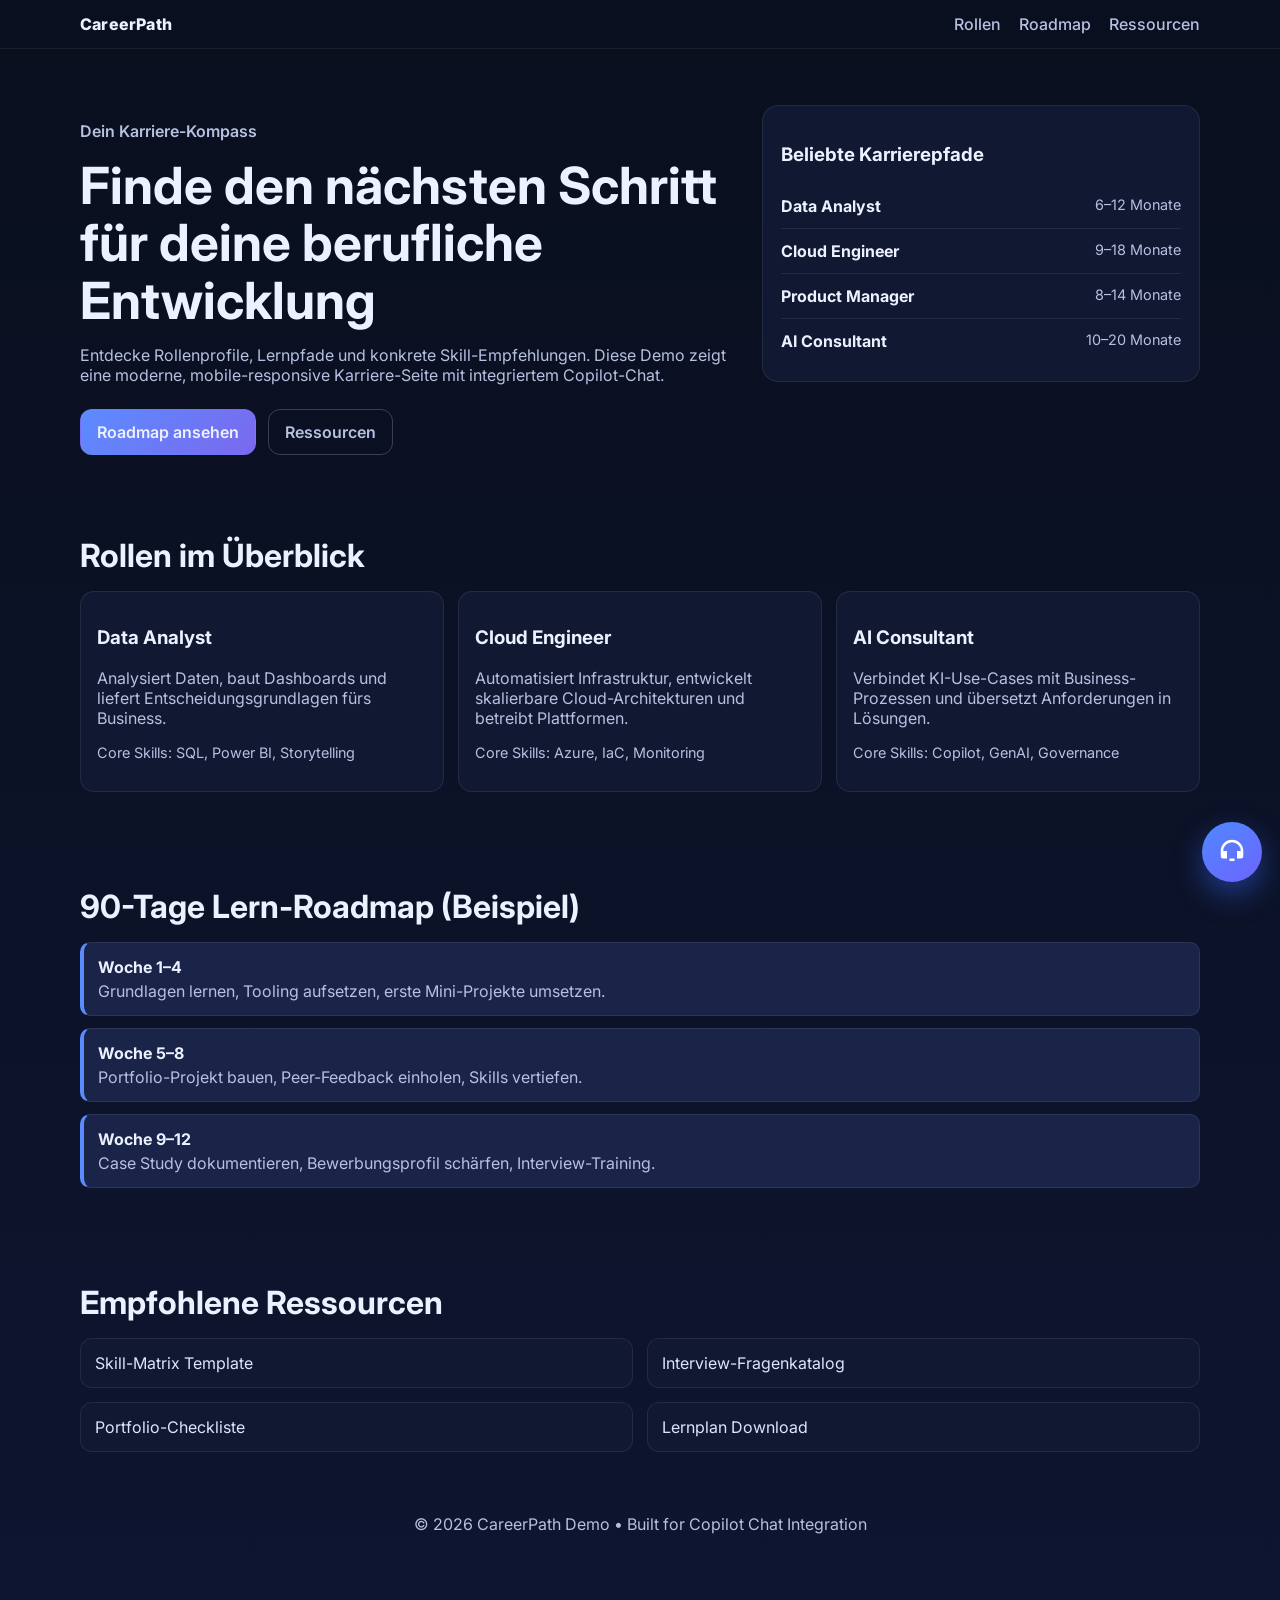
==== index.html @ 7aed2692 "feat: initial responsive career webapp with copilot chat UI" ====
<!doctype html>
<html lang="de">
  <head>
    <meta charset="UTF-8" />
    <meta name="viewport" content="width=device-width, initial-scale=1.0" />
    <title>CareerPath – Karriere & Entwicklung</title>
    <meta name="description" content="Beispielhafte Karriere-Webseite mit integriertem Copilot-Chat-Widget." />
    <link rel="preconnect" href="https://fonts.googleapis.com" />
    <link rel="preconnect" href="https://fonts.gstatic.com" crossorigin />
    <link href="https://fonts.googleapis.com/css2?family=Inter:wght@400;500;600;700;800&display=swap" rel="stylesheet" />
    <link rel="stylesheet" href="styles.css" />
  </head>
  <body>
    <header class="site-header">
      <div class="container nav-wrap">
        <div class="brand">CareerPath</div>
        <nav>
          <a href="#roles">Rollen</a>
          <a href="#roadmap">Roadmap</a>
          <a href="#resources">Ressourcen</a>
        </nav>
      </div>
    </header>

    <main>
      <section class="hero container">
        <div class="hero-text">
          <p class="eyebrow">Dein Karriere-Kompass</p>
          <h1>Finde den nächsten Schritt für deine berufliche Entwicklung</h1>
          <p>
            Entdecke Rollenprofile, Lernpfade und konkrete Skill-Empfehlungen. Diese Demo zeigt eine moderne,
            mobile-responsive Karriere-Seite mit integriertem Copilot-Chat.
          </p>
          <div class="hero-cta">
            <a href="#roadmap" class="btn btn-primary">Roadmap ansehen</a>
            <a href="#resources" class="btn btn-ghost">Ressourcen</a>
          </div>
        </div>
        <div class="hero-card">
          <h3>Beliebte Karrierepfade</h3>
          <ul>
            <li><strong>Data Analyst</strong><span>6–12 Monate</span></li>
            <li><strong>Cloud Engineer</strong><span>9–18 Monate</span></li>
            <li><strong>Product Manager</strong><span>8–14 Monate</span></li>
            <li><strong>AI Consultant</strong><span>10–20 Monate</span></li>
          </ul>
        </div>
      </section>

      <section id="roles" class="container section">
        <h2>Rollen im Überblick</h2>
        <div class="grid cards">
          <article class="card">
            <h3>Data Analyst</h3>
            <p>Analysiert Daten, baut Dashboards und liefert Entscheidungsgrundlagen fürs Business.</p>
            <p class="meta">Core Skills: SQL, Power BI, Storytelling</p>
          </article>
          <article class="card">
            <h3>Cloud Engineer</h3>
            <p>Automatisiert Infrastruktur, entwickelt skalierbare Cloud-Architekturen und betreibt Plattformen.</p>
            <p class="meta">Core Skills: Azure, IaC, Monitoring</p>
          </article>
          <article class="card">
            <h3>AI Consultant</h3>
            <p>Verbindet KI-Use-Cases mit Business-Prozessen und übersetzt Anforderungen in Lösungen.</p>
            <p class="meta">Core Skills: Copilot, GenAI, Governance</p>
          </article>
        </div>
      </section>

      <section id="roadmap" class="container section">
        <h2>90-Tage Lern-Roadmap (Beispiel)</h2>
        <div class="timeline">
          <div class="step"><span>Woche 1–4</span><p>Grundlagen lernen, Tooling aufsetzen, erste Mini-Projekte umsetzen.</p></div>
          <div class="step"><span>Woche 5–8</span><p>Portfolio-Projekt bauen, Peer-Feedback einholen, Skills vertiefen.</p></div>
          <div class="step"><span>Woche 9–12</span><p>Case Study dokumentieren, Bewerbungsprofil schärfen, Interview-Training.</p></div>
        </div>
      </section>

      <section id="resources" class="container section">
        <h2>Empfohlene Ressourcen</h2>
        <div class="grid resources">
          <a class="resource" href="#">Skill-Matrix Template</a>
          <a class="resource" href="#">Interview-Fragenkatalog</a>
          <a class="resource" href="#">Portfolio-Checkliste</a>
          <a class="resource" href="#">Lernplan Download</a>
        </div>
      </section>
    </main>

    <footer class="site-footer">
      <div class="container">© 2026 CareerPath Demo • Built for Copilot Chat Integration</div>
    </footer>

    <button id="copilotToggle" class="copilot-fab" aria-label="Copilot öffnen" aria-expanded="false">
      <svg viewBox="0 0 24 24" aria-hidden="true">
        <path d="M12 3a9 9 0 0 0-9 9v4a2 2 0 0 0 2 2h3v-6H5a7 7 0 1 1 14 0h-3v6h3a2 2 0 0 0 2-2v-4a9 9 0 0 0-9-9Zm-2 15h4v2h-4v-2Z"/>
      </svg>
    </button>

    <section id="copilotPanel" class="copilot-panel" aria-hidden="true">
      <header>
        <div>
          <strong>Career Copilot</strong>
          <p>Frag mich zu Rollen, Skills und Karrierewegen.</p>
        </div>
        <button id="copilotClose" aria-label="Chat schließen">✕</button>
      </header>
      <div class="copilot-messages" id="copilotMessages">
        <div class="msg bot">Hi 👋 Ich bin dein Copilot. Wie kann ich dir bei deiner Karriereplanung helfen?</div>
      </div>
      <form id="copilotForm" class="copilot-input" autocomplete="off">
        <input id="copilotText" type="text" placeholder="Frage eingeben…" />
        <button type="submit">Senden</button>
      </form>
    </section>

    <script src="script.js"></script>
  </body>
</html>
---- styles.css ----
:root {
  --bg: #0b1020;
  --surface: #111832;
  --surface-2: #1a2448;
  --text: #ecf1ff;
  --muted: #b6c0e0;
  --brand: #5b8cff;
  --brand-2: #7b68ee;
  --ok: #31c48d;
  --ring: rgba(91, 140, 255, 0.45);
}

* { box-sizing: border-box; }
html, body { margin: 0; padding: 0; font-family: Inter, system-ui, sans-serif; background: linear-gradient(180deg, #090f1d, #0e1530); color: var(--text); }
a { color: inherit; text-decoration: none; }
.container { width: min(1120px, 92%); margin: 0 auto; }

.site-header { position: sticky; top: 0; z-index: 20; backdrop-filter: blur(8px); background: rgba(11,16,32,.75); border-bottom: 1px solid rgba(255,255,255,.07); }
.nav-wrap { display: flex; justify-content: space-between; align-items: center; padding: 14px 0; }
.brand { font-weight: 800; letter-spacing: .2px; }
nav { display: flex; gap: 18px; }
nav a { color: var(--muted); font-weight: 500; }
nav a:hover { color: var(--text); }

.hero { display: grid; grid-template-columns: 1.2fr .8fr; gap: 24px; padding: 56px 0 20px; }
.eyebrow { color: #8fb0ff; font-weight: 600; }
h1 { font-size: clamp(2rem, 4vw, 3.2rem); line-height: 1.12; margin: 8px 0 14px; }
.hero p { color: var(--muted); }
.hero-cta { display: flex; gap: 12px; margin-top: 24px; }
.btn { padding: 12px 16px; border-radius: 12px; font-weight: 600; border: 1px solid transparent; }
.btn-primary { background: linear-gradient(135deg, var(--brand), var(--brand-2)); }
.btn-ghost { border-color: rgba(255,255,255,.2); color: var(--muted); }

.hero-card { background: var(--surface); border: 1px solid rgba(255,255,255,.08); border-radius: 16px; padding: 18px; align-self: start; }
.hero-card ul { list-style: none; margin: 0; padding: 0; }
.hero-card li { display: flex; justify-content: space-between; gap: 10px; padding: 12px 0; border-bottom: 1px solid rgba(255,255,255,.08); }
.hero-card li:last-child { border-bottom: 0; }
.hero-card span { color: var(--muted); font-size: .9rem; }

.section { padding: 34px 0; }
.section h2 { font-size: clamp(1.3rem, 3vw, 2rem); margin-bottom: 16px; }
.grid { display: grid; gap: 14px; }
.cards { grid-template-columns: repeat(3, minmax(0, 1fr)); }
.card { background: var(--surface); border: 1px solid rgba(255,255,255,.08); border-radius: 14px; padding: 16px; }
.card p { color: var(--muted); }
.meta { font-size: .9rem; color: #9cb2ff; }

.timeline { display: grid; gap: 12px; }
.step { background: var(--surface-2); border: 1px solid rgba(255,255,255,.08); border-left: 4px solid var(--brand); border-radius: 10px; padding: 14px; }
.step span { font-weight: 700; display: block; margin-bottom: 4px; }
.step p { color: var(--muted); margin: 0; }

.resources { grid-template-columns: repeat(2, minmax(0, 1fr)); }
.resource { display: block; background: var(--surface); border: 1px solid rgba(255,255,255,.08); border-radius: 12px; padding: 14px; color: #dce5ff; }
.resource:hover { border-color: rgba(123,104,238,.8); }

.site-footer { padding: 28px 0 90px; color: var(--muted); text-align: center; }

.copilot-fab {
  position: fixed; right: 18px; bottom: 18px; width: 60px; height: 60px; border: 0; border-radius: 999px;
  background: linear-gradient(145deg, #4f89ff, #6d63ff); color: #fff; cursor: pointer;
  box-shadow: 0 12px 30px rgba(54,106,255,.45); z-index: 50;
}
.copilot-fab svg { width: 30px; height: 30px; fill: white; }
.copilot-fab:focus-visible { outline: 3px solid var(--ring); outline-offset: 2px; }

.copilot-panel {
  position: fixed; right: 18px; bottom: 88px; width: min(360px, calc(100vw - 24px)); max-height: 72vh;
  background: #0f1733; border: 1px solid rgba(255,255,255,.12); border-radius: 16px; overflow: hidden;
  display: none; flex-direction: column; z-index: 49; box-shadow: 0 18px 45px rgba(0,0,0,.45);
}
.copilot-panel.open { display: flex; }
.copilot-panel header { display: flex; justify-content: space-between; align-items: start; gap: 8px; padding: 12px; border-bottom: 1px solid rgba(255,255,255,.1); }
.copilot-panel header p { margin: 3px 0 0; color: var(--muted); font-size: .82rem; }
.copilot-panel header button { border: 0; background: transparent; color: #d5ddfb; font-size: 1rem; cursor: pointer; }

.copilot-messages { padding: 10px; overflow: auto; display: grid; gap: 8px; min-height: 240px; }
.msg { padding: 10px 12px; border-radius: 12px; font-size: .92rem; line-height: 1.35; }
.msg.bot { background: #1a2652; color: #ecf1ff; }
.msg.user { background: #294086; justify-self: end; max-width: 88%; }

.copilot-input { display: grid; grid-template-columns: 1fr auto; gap: 8px; padding: 10px; border-top: 1px solid rgba(255,255,255,.1); }
.copilot-input input {
  border: 1px solid rgba(255,255,255,.14); background: #0a122d; color: #eef2ff;
  padding: 11px 12px; border-radius: 10px;
}
.copilot-input button { border: 0; border-radius: 10px; padding: 0 14px; font-weight: 600; color: #fff; background: linear-gradient(135deg, var(--brand), var(--brand-2)); }

@media (max-width: 900px) {
  .hero { grid-template-columns: 1fr; }
  .cards { grid-template-columns: 1fr; }
  .resources { grid-template-columns: 1fr; }
}
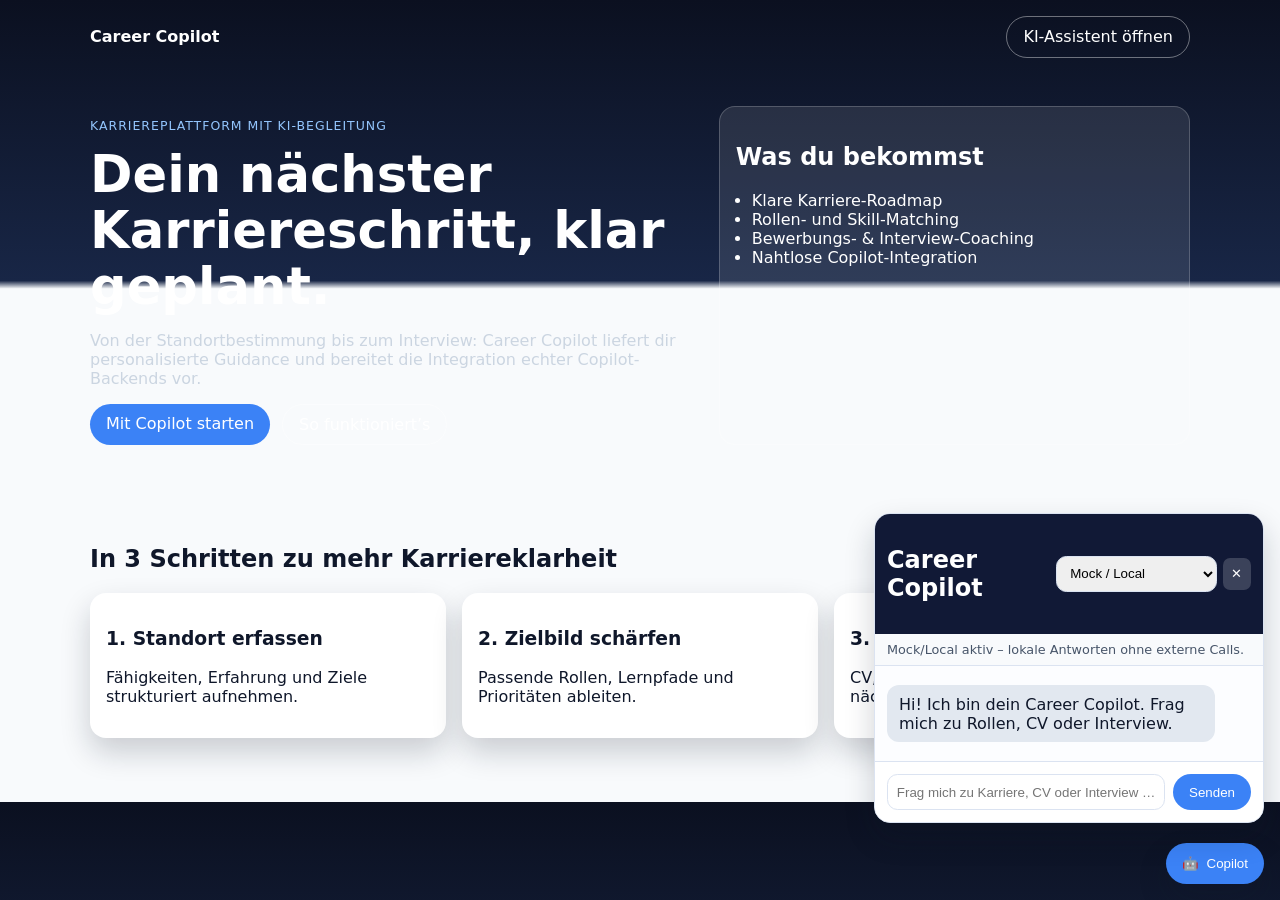
==== commit 002bc19b: "feat: rebuild site with responsive layout and accessible chat widget" ====
--- a/index.html
+++ b/index.html
@@ -3,118 +3,126 @@
   <head>
     <meta charset="UTF-8" />
     <meta name="viewport" content="width=device-width, initial-scale=1.0" />
-    <title>CareerPath – Karriere & Entwicklung</title>
-    <meta name="description" content="Beispielhafte Karriere-Webseite mit integriertem Copilot-Chat-Widget." />
-    <link rel="preconnect" href="https://fonts.googleapis.com" />
-    <link rel="preconnect" href="https://fonts.gstatic.com" crossorigin />
-    <link href="https://fonts.googleapis.com/css2?family=Inter:wght@400;500;600;700;800&display=swap" rel="stylesheet" />
-    <link rel="stylesheet" href="styles.css" />
+    <title>Career Copilot – Karriere mit KI-Unterstützung</title>
+    <meta
+      name="description"
+      content="Career Copilot hilft bei Karriereplanung, Bewerbungsstrategie und Interviewvorbereitung – modern, responsiv und integrationsbereit."
+    />
+    <link rel="stylesheet" href="src/styles/main.css" />
   </head>
   <body>
     <header class="site-header">
-      <div class="container nav-wrap">
-        <div class="brand">CareerPath</div>
-        <nav>
-          <a href="#roles">Rollen</a>
-          <a href="#roadmap">Roadmap</a>
-          <a href="#resources">Ressourcen</a>
-        </nav>
+      <div class="container">
+        <a href="#" class="brand" aria-label="Career Copilot Startseite">Career Copilot</a>
+        <a class="btn btn-ghost" href="#chat-assistant">KI-Assistent öffnen</a>
       </div>
     </header>
 
     <main>
-      <section class="hero container">
-        <div class="hero-text">
-          <p class="eyebrow">Dein Karriere-Kompass</p>
-          <h1>Finde den nächsten Schritt für deine berufliche Entwicklung</h1>
-          <p>
-            Entdecke Rollenprofile, Lernpfade und konkrete Skill-Empfehlungen. Diese Demo zeigt eine moderne,
-            mobile-responsive Karriere-Seite mit integriertem Copilot-Chat.
-          </p>
-          <div class="hero-cta">
-            <a href="#roadmap" class="btn btn-primary">Roadmap ansehen</a>
-            <a href="#resources" class="btn btn-ghost">Ressourcen</a>
+      <section class="hero">
+        <div class="container hero-grid">
+          <div>
+            <p class="eyebrow">Karriereplattform mit KI-Begleitung</p>
+            <h1>Dein nächster Karriereschritt, klar geplant.</h1>
+            <p class="lead">
+              Von der Standortbestimmung bis zum Interview: Career Copilot liefert dir personalisierte
+              Guidance und bereitet die Integration echter Copilot-Backends vor.
+            </p>
+            <div class="hero-actions">
+              <a class="btn" href="#chat-assistant">Mit Copilot starten</a>
+              <a class="btn btn-ghost" href="#steps">So funktioniert’s</a>
+            </div>
           </div>
-        </div>
-        <div class="hero-card">
-          <h3>Beliebte Karrierepfade</h3>
-          <ul>
-            <li><strong>Data Analyst</strong><span>6–12 Monate</span></li>
-            <li><strong>Cloud Engineer</strong><span>9–18 Monate</span></li>
-            <li><strong>Product Manager</strong><span>8–14 Monate</span></li>
-            <li><strong>AI Consultant</strong><span>10–20 Monate</span></li>
-          </ul>
+          <aside class="hero-card" aria-label="Vorteile auf einen Blick">
+            <h2>Was du bekommst</h2>
+            <ul>
+              <li>Klare Karriere-Roadmap</li>
+              <li>Rollen- und Skill-Matching</li>
+              <li>Bewerbungs- & Interview-Coaching</li>
+              <li>Nahtlose Copilot-Integration</li>
+            </ul>
+          </aside>
         </div>
       </section>
 
-      <section id="roles" class="container section">
-        <h2>Rollen im Überblick</h2>
-        <div class="grid cards">
-          <article class="card">
-            <h3>Data Analyst</h3>
-            <p>Analysiert Daten, baut Dashboards und liefert Entscheidungsgrundlagen fürs Business.</p>
-            <p class="meta">Core Skills: SQL, Power BI, Storytelling</p>
-          </article>
-          <article class="card">
-            <h3>Cloud Engineer</h3>
-            <p>Automatisiert Infrastruktur, entwickelt skalierbare Cloud-Architekturen und betreibt Plattformen.</p>
-            <p class="meta">Core Skills: Azure, IaC, Monitoring</p>
-          </article>
-          <article class="card">
-            <h3>AI Consultant</h3>
-            <p>Verbindet KI-Use-Cases mit Business-Prozessen und übersetzt Anforderungen in Lösungen.</p>
-            <p class="meta">Core Skills: Copilot, GenAI, Governance</p>
-          </article>
-        </div>
-      </section>
-
-      <section id="roadmap" class="container section">
-        <h2>90-Tage Lern-Roadmap (Beispiel)</h2>
-        <div class="timeline">
-          <div class="step"><span>Woche 1–4</span><p>Grundlagen lernen, Tooling aufsetzen, erste Mini-Projekte umsetzen.</p></div>
-          <div class="step"><span>Woche 5–8</span><p>Portfolio-Projekt bauen, Peer-Feedback einholen, Skills vertiefen.</p></div>
-          <div class="step"><span>Woche 9–12</span><p>Case Study dokumentieren, Bewerbungsprofil schärfen, Interview-Training.</p></div>
-        </div>
-      </section>
-
-      <section id="resources" class="container section">
-        <h2>Empfohlene Ressourcen</h2>
-        <div class="grid resources">
-          <a class="resource" href="#">Skill-Matrix Template</a>
-          <a class="resource" href="#">Interview-Fragenkatalog</a>
-          <a class="resource" href="#">Portfolio-Checkliste</a>
-          <a class="resource" href="#">Lernplan Download</a>
+      <section class="section" id="steps">
+        <div class="container">
+          <h2>In 3 Schritten zu mehr Karriereklarheit</h2>
+          <div class="card-grid">
+            <article class="card">
+              <h3>1. Standort erfassen</h3>
+              <p>Fähigkeiten, Erfahrung und Ziele strukturiert aufnehmen.</p>
+            </article>
+            <article class="card">
+              <h3>2. Zielbild schärfen</h3>
+              <p>Passende Rollen, Lernpfade und Prioritäten ableiten.</p>
+            </article>
+            <article class="card">
+              <h3>3. Umsetzen</h3>
+              <p>CV, Anschreiben, Interviewfragen und nächste Schritte planen.</p>
+            </article>
+          </div>
         </div>
       </section>
     </main>
 
-    <footer class="site-footer">
-      <div class="container">© 2026 CareerPath Demo • Built for Copilot Chat Integration</div>
-    </footer>
-
-    <button id="copilotToggle" class="copilot-fab" aria-label="Copilot öffnen" aria-expanded="false">
-      <svg viewBox="0 0 24 24" aria-hidden="true">
-        <path d="M12 3a9 9 0 0 0-9 9v4a2 2 0 0 0 2 2h3v-6H5a7 7 0 1 1 14 0h-3v6h3a2 2 0 0 0 2-2v-4a9 9 0 0 0-9-9Zm-2 15h4v2h-4v-2Z"/>
-      </svg>
+    <button
+      id="chat-fab"
+      class="chat-fab"
+      type="button"
+      aria-label="Career Copilot Chat öffnen"
+      aria-expanded="false"
+      aria-controls="chat-panel"
+    >
+      <span aria-hidden="true">🤖</span>
+      <span class="chat-fab__text">Copilot</span>
     </button>
 
-    <section id="copilotPanel" class="copilot-panel" aria-hidden="true">
-      <header>
-        <div>
-          <strong>Career Copilot</strong>
-          <p>Frag mich zu Rollen, Skills und Karrierewegen.</p>
+    <section
+      id="chat-panel"
+      class="chat-panel"
+      role="dialog"
+      aria-modal="false"
+      aria-labelledby="chat-title"
+      hidden
+    >
+      <header class="chat-panel__header" id="chat-assistant">
+        <h2 id="chat-title">Career Copilot</h2>
+        <div class="chat-panel__controls">
+          <label for="integration-mode" class="sr-only">Integrationsmodus auswählen</label>
+          <select id="integration-mode" aria-label="Integrationsmodus">
+            <option value="mock">Mock / Local</option>
+            <option value="iframe">Copilot Embed (iFrame)</option>
+            <option value="agents">Agents SDK (Placeholder)</option>
+          </select>
+          <button id="chat-close" class="icon-btn" aria-label="Chat schließen" type="button">✕</button>
         </div>
-        <button id="copilotClose" aria-label="Chat schließen">✕</button>
       </header>
-      <div class="copilot-messages" id="copilotMessages">
-        <div class="msg bot">Hi 👋 Ich bin dein Copilot. Wie kann ich dir bei deiner Karriereplanung helfen?</div>
+
+      <p id="chat-status" class="chat-status" aria-live="polite"></p>
+
+      <div id="chat-messages" class="chat-messages" aria-label="Chatverlauf"></div>
+
+      <div id="embed-container" class="embed-container" hidden>
+        <p>Kein Embed konfiguriert. Hinterlege eine iFrame-URL in der Konfiguration.</p>
       </div>
-      <form id="copilotForm" class="copilot-input" autocomplete="off">
-        <input id="copilotText" type="text" placeholder="Frage eingeben…" />
-        <button type="submit">Senden</button>
+
+      <form id="chat-form" class="chat-form" aria-label="Nachricht senden">
+        <label for="chat-input" class="sr-only">Nachricht eingeben</label>
+        <input
+          id="chat-input"
+          name="message"
+          type="text"
+          placeholder="Frag mich zu Karriere, CV oder Interview …"
+          autocomplete="off"
+          required
+        />
+        <button class="btn" type="submit">Senden</button>
       </form>
     </section>
 
-    <script src="script.js"></script>
+    <script src="src/js/config.js"></script>
+    <script src="src/js/chat-service.js"></script>
+    <script src="src/js/app.js"></script>
   </body>
 </html>
--- a/src/styles/main.css
+++ b/src/styles/main.css
@@ -0,0 +1,285 @@
+:root {
+  --bg: #0b1020;
+  --bg-soft: #111936;
+  --surface: #fff;
+  --text: #0f172a;
+  --text-light: #cbd5e1;
+  --brand: #3b82f6;
+  --brand-strong: #1d4ed8;
+  --border: #dbe3f1;
+  --shadow: 0 14px 30px rgba(15, 23, 42, 0.2);
+}
+
+* {
+  box-sizing: border-box;
+}
+
+body {
+  margin: 0;
+  font-family: Inter, system-ui, -apple-system, Segoe UI, Roboto, sans-serif;
+  color: var(--text);
+  background: linear-gradient(180deg, var(--bg) 0%, #182646 35%, #f8fafc 36%);
+}
+
+.container {
+  width: min(1100px, 92%);
+  margin: 0 auto;
+}
+
+.site-header {
+  padding: 1rem 0;
+}
+
+.site-header .container {
+  display: flex;
+  justify-content: space-between;
+  align-items: center;
+}
+
+.brand {
+  color: #fff;
+  font-weight: 700;
+  text-decoration: none;
+}
+
+.hero {
+  color: #fff;
+  padding: 2rem 0 3rem;
+}
+
+.hero-grid {
+  display: grid;
+  gap: 1rem;
+}
+
+.eyebrow {
+  text-transform: uppercase;
+  letter-spacing: 0.08em;
+  font-size: 0.78rem;
+  color: #93c5fd;
+}
+
+h1 {
+  font-size: clamp(1.9rem, 5vw, 3.2rem);
+  line-height: 1.1;
+  margin: 0.5rem 0;
+}
+
+.lead {
+  color: var(--text-light);
+  max-width: 58ch;
+}
+
+.hero-card {
+  background: rgba(255, 255, 255, 0.1);
+  border: 1px solid rgba(255, 255, 255, 0.2);
+  border-radius: 1rem;
+  padding: 1rem;
+}
+
+.hero-card ul {
+  padding-left: 1rem;
+  margin-bottom: 0;
+}
+
+.section {
+  padding: 2rem 0 4rem;
+}
+
+.card-grid {
+  display: grid;
+  gap: 1rem;
+}
+
+.card {
+  background: var(--surface);
+  border-radius: 1rem;
+  padding: 1rem;
+  box-shadow: var(--shadow);
+}
+
+.btn {
+  background: var(--brand);
+  color: #fff;
+  border: none;
+  border-radius: 999px;
+  padding: 0.65rem 1rem;
+  text-decoration: none;
+  display: inline-block;
+  cursor: pointer;
+}
+
+.btn:hover {
+  background: var(--brand-strong);
+}
+
+.btn-ghost {
+  background: transparent;
+  color: #fff;
+  border: 1px solid rgba(255, 255, 255, 0.4);
+}
+
+.hero-actions {
+  display: flex;
+  flex-wrap: wrap;
+  gap: 0.75rem;
+}
+
+.chat-fab {
+  position: fixed;
+  right: 1rem;
+  bottom: 1rem;
+  z-index: 40;
+  border: none;
+  border-radius: 999px;
+  background: var(--brand);
+  color: #fff;
+  display: inline-flex;
+  align-items: center;
+  gap: 0.5rem;
+  padding: 0.8rem 1rem;
+  box-shadow: var(--shadow);
+  cursor: pointer;
+}
+
+.chat-panel {
+  position: fixed;
+  right: 1rem;
+  bottom: 4.8rem;
+  width: min(390px, calc(100vw - 2rem));
+  max-height: min(78vh, 680px);
+  background: #fff;
+  border: 1px solid var(--border);
+  border-radius: 1rem;
+  box-shadow: var(--shadow);
+  display: grid;
+  grid-template-rows: auto auto 1fr auto;
+  overflow: hidden;
+  z-index: 50;
+}
+
+.chat-panel__header {
+  background: var(--bg-soft);
+  color: #fff;
+  padding: 0.75rem;
+  display: flex;
+  justify-content: space-between;
+  align-items: center;
+  gap: 0.5rem;
+}
+
+.chat-panel__controls {
+  display: flex;
+  align-items: center;
+  gap: 0.4rem;
+}
+
+#integration-mode,
+#chat-input {
+  border: 1px solid var(--border);
+  border-radius: 0.65rem;
+  padding: 0.55rem;
+  width: 100%;
+}
+
+.icon-btn {
+  border: none;
+  background: rgba(255, 255, 255, 0.18);
+  color: #fff;
+  border-radius: 0.45rem;
+  width: 2rem;
+  height: 2rem;
+  cursor: pointer;
+}
+
+.chat-status {
+  margin: 0;
+  font-size: 0.8rem;
+  color: #475569;
+  background: #f8fafc;
+  padding: 0.5rem 0.75rem;
+  border-bottom: 1px solid var(--border);
+}
+
+.chat-messages {
+  padding: 0.75rem;
+  overflow-y: auto;
+  background: #fcfdff;
+}
+
+.msg {
+  margin: 0.45rem 0;
+  max-width: 90%;
+  padding: 0.6rem 0.75rem;
+  border-radius: 0.75rem;
+}
+
+.msg.user {
+  margin-left: auto;
+  background: #dbeafe;
+}
+
+.msg.bot {
+  background: #e2e8f0;
+}
+
+.chat-form {
+  display: grid;
+  grid-template-columns: 1fr auto;
+  gap: 0.5rem;
+  padding: 0.75rem;
+  border-top: 1px solid var(--border);
+  background: #fff;
+}
+
+.embed-container {
+  padding: 0.75rem;
+  border-top: 1px dashed var(--border);
+  border-bottom: 1px dashed var(--border);
+  background: #f8fafc;
+}
+
+.embed-container iframe {
+  width: 100%;
+  height: 320px;
+  border: none;
+  border-radius: 0.75rem;
+  background: #fff;
+}
+
+.sr-only {
+  position: absolute;
+  width: 1px;
+  height: 1px;
+  padding: 0;
+  margin: -1px;
+  overflow: hidden;
+  clip: rect(0, 0, 0, 0);
+  white-space: nowrap;
+  border: 0;
+}
+
+@media (min-width: 840px) {
+  .hero-grid,
+  .card-grid {
+    grid-template-columns: 1.3fr 1fr;
+  }
+
+  .card-grid {
+    grid-template-columns: repeat(3, 1fr);
+  }
+}
+
+@media (max-width: 560px) {
+  .chat-panel {
+    right: 0.5rem;
+    left: 0.5rem;
+    width: auto;
+    bottom: 4.5rem;
+    max-height: 82vh;
+  }
+
+  .chat-fab__text {
+    display: none;
+  }
+}
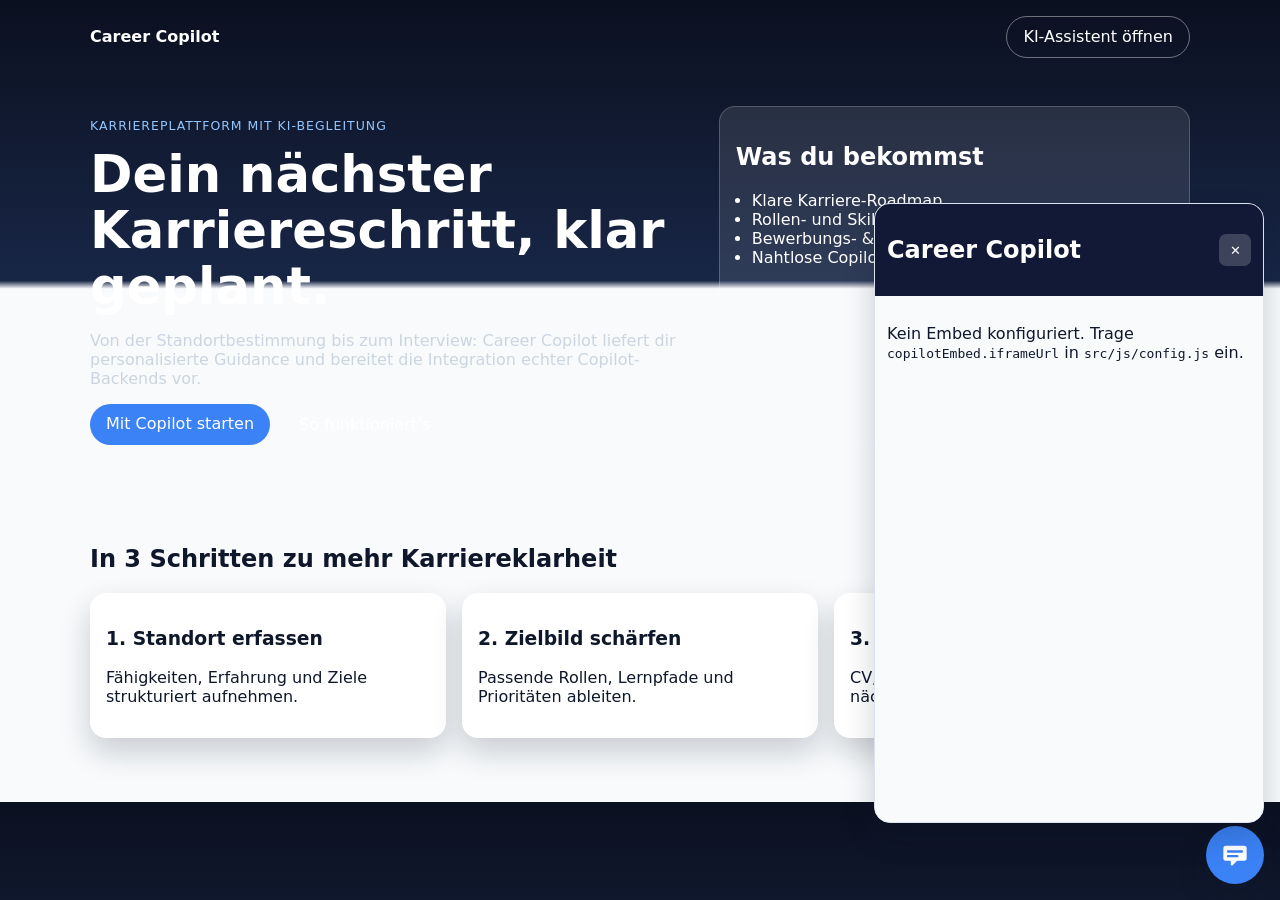
==== commit e14819af: "patch: switch to iframe-only copilot panel with round icon toggle" ====
--- a/index.html
+++ b/index.html
@@ -74,8 +74,9 @@
       aria-expanded="false"
       aria-controls="chat-panel"
     >
-      <span aria-hidden="true">🤖</span>
-      <span class="chat-fab__text">Copilot</span>
+      <svg class="chat-fab__icon" viewBox="0 0 24 24" aria-hidden="true">
+        <path d="M4 4h16a2 2 0 0 1 2 2v9a2 2 0 0 1-2 2h-6.2l-3.8 3.8c-.6.6-1.6.2-1.6-.7V17H4a2 2 0 0 1-2-2V6a2 2 0 0 1 2-2Zm2 4a1 1 0 1 0 0 2h12a1 1 0 1 0 0-2H6Zm0 4a1 1 0 1 0 0 2h8a1 1 0 1 0 0-2H6Z"/>
+      </svg>
     </button>
 
     <section
@@ -88,37 +89,12 @@
     >
       <header class="chat-panel__header" id="chat-assistant">
         <h2 id="chat-title">Career Copilot</h2>
-        <div class="chat-panel__controls">
-          <label for="integration-mode" class="sr-only">Integrationsmodus auswählen</label>
-          <select id="integration-mode" aria-label="Integrationsmodus">
-            <option value="mock">Mock / Local</option>
-            <option value="iframe">Copilot Embed (iFrame)</option>
-            <option value="agents">Agents SDK (Placeholder)</option>
-          </select>
-          <button id="chat-close" class="icon-btn" aria-label="Chat schließen" type="button">✕</button>
-        </div>
+        <button id="chat-close" class="icon-btn" aria-label="Chat schließen" type="button">✕</button>
       </header>
 
-      <p id="chat-status" class="chat-status" aria-live="polite"></p>
-
-      <div id="chat-messages" class="chat-messages" aria-label="Chatverlauf"></div>
-
-      <div id="embed-container" class="embed-container" hidden>
-        <p>Kein Embed konfiguriert. Hinterlege eine iFrame-URL in der Konfiguration.</p>
+      <div id="embed-container" class="embed-container">
+        <p>Kein Embed konfiguriert. Hinterlege eine iFrame-URL in <code>src/js/config.js</code>.</p>
       </div>
-
-      <form id="chat-form" class="chat-form" aria-label="Nachricht senden">
-        <label for="chat-input" class="sr-only">Nachricht eingeben</label>
-        <input
-          id="chat-input"
-          name="message"
-          type="text"
-          placeholder="Frag mich zu Karriere, CV oder Interview …"
-          autocomplete="off"
-          required
-        />
-        <button class="btn" type="submit">Senden</button>
-      </form>
     </section>
 
     <script src="src/js/config.js"></script>
--- a/src/styles/main.css
+++ b/src/styles/main.css
@@ -134,12 +134,18 @@
   border-radius: 999px;
   background: var(--brand);
   color: #fff;
-  display: inline-flex;
-  align-items: center;
-  gap: 0.5rem;
-  padding: 0.8rem 1rem;
+  width: 58px;
+  height: 58px;
+  display: grid;
+  place-items: center;
   box-shadow: var(--shadow);
   cursor: pointer;
+}
+
+.chat-fab__icon {
+  width: 28px;
+  height: 28px;
+  fill: currentColor;
 }
 
 .chat-panel {
@@ -147,13 +153,13 @@
   right: 1rem;
   bottom: 4.8rem;
   width: min(390px, calc(100vw - 2rem));
-  max-height: min(78vh, 680px);
+  height: min(74vh, 620px);
   background: #fff;
   border: 1px solid var(--border);
   border-radius: 1rem;
   box-shadow: var(--shadow);
   display: grid;
-  grid-template-rows: auto auto 1fr auto;
+  grid-template-rows: auto 1fr;
   overflow: hidden;
   z-index: 50;
 }
@@ -233,15 +239,14 @@
 }
 
 .embed-container {
-  padding: 0.75rem;
-  border-top: 1px dashed var(--border);
-  border-bottom: 1px dashed var(--border);
+  height: 100%;
+  padding: 0.75rem;
   background: #f8fafc;
 }
 
 .embed-container iframe {
   width: 100%;
-  height: 320px;
+  height: 100%;
   border: none;
   border-radius: 0.75rem;
   background: #fff;
@@ -276,10 +281,6 @@
     left: 0.5rem;
     width: auto;
     bottom: 4.5rem;
-    max-height: 82vh;
+    height: 82vh;
   }
-
-  .chat-fab__text {
-    display: none;
-  }
-}
+}
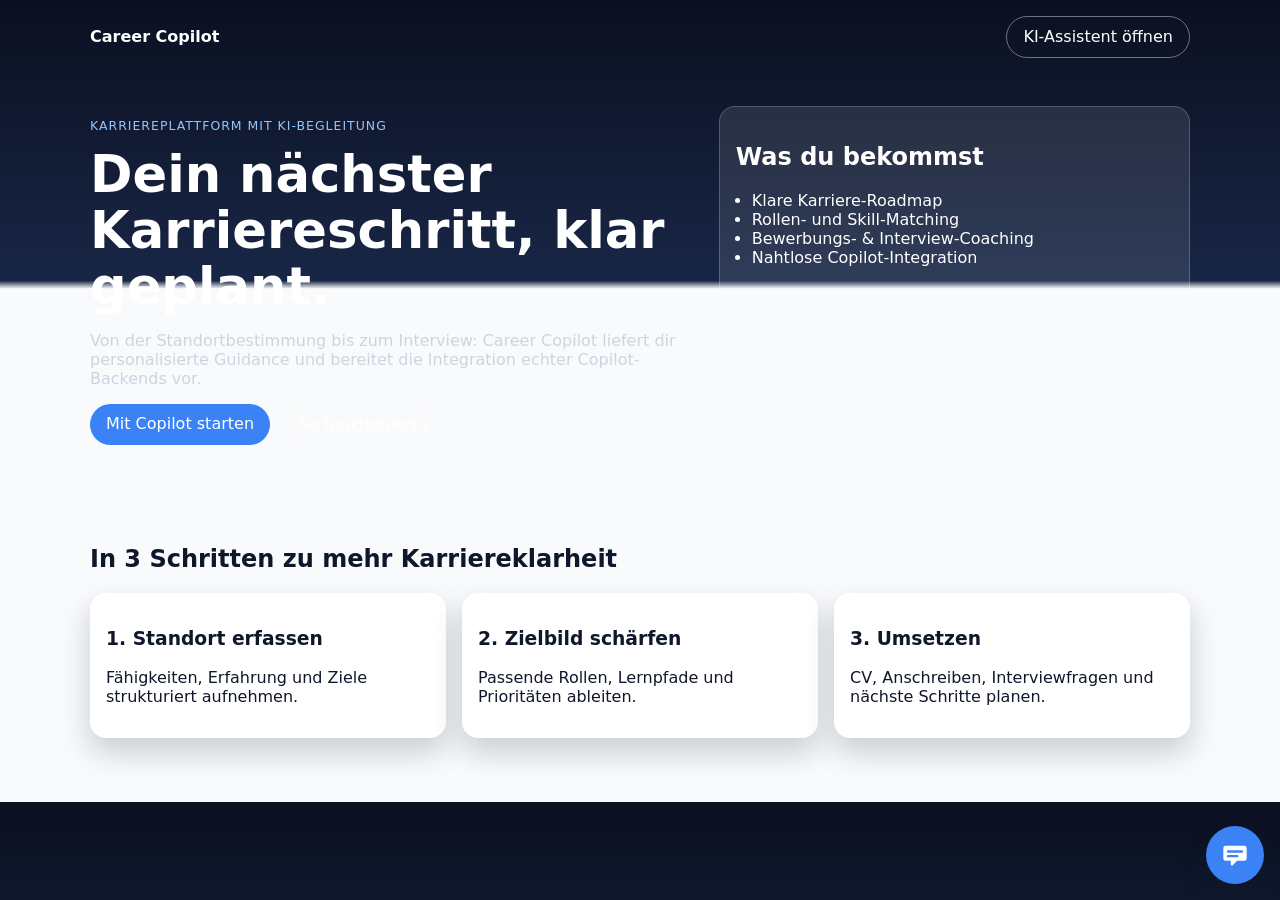
==== commit 73f047c7: "fix: switch to iframe-only panel and stabilize fab toggle" ====
--- a/index.html
+++ b/index.html
@@ -14,7 +14,7 @@
     <header class="site-header">
       <div class="container">
         <a href="#" class="brand" aria-label="Career Copilot Startseite">Career Copilot</a>
-        <a class="btn btn-ghost" href="#chat-assistant">KI-Assistent öffnen</a>
+        <a class="btn btn-ghost" href="#chat-panel">KI-Assistent öffnen</a>
       </div>
     </header>
 
@@ -29,7 +29,7 @@
               Guidance und bereitet die Integration echter Copilot-Backends vor.
             </p>
             <div class="hero-actions">
-              <a class="btn" href="#chat-assistant">Mit Copilot starten</a>
+              <a class="btn" href="#chat-panel">Mit Copilot starten</a>
               <a class="btn btn-ghost" href="#steps">So funktioniert’s</a>
             </div>
           </div>
@@ -84,14 +84,9 @@
       class="chat-panel"
       role="dialog"
       aria-modal="false"
-      aria-labelledby="chat-title"
+      aria-label="Career Copilot Chat"
       hidden
     >
-      <header class="chat-panel__header" id="chat-assistant">
-        <h2 id="chat-title">Career Copilot</h2>
-        <button id="chat-close" class="icon-btn" aria-label="Chat schließen" type="button">✕</button>
-      </header>
-
       <div id="embed-container" class="embed-container">
         <p>Kein Embed konfiguriert. Hinterlege eine iFrame-URL in <code>src/js/config.js</code>.</p>
       </div>
--- a/src/styles/main.css
+++ b/src/styles/main.css
@@ -158,20 +158,8 @@
   border: 1px solid var(--border);
   border-radius: 1rem;
   box-shadow: var(--shadow);
-  display: grid;
-  grid-template-rows: auto 1fr;
   overflow: hidden;
   z-index: 50;
-}
-
-.chat-panel__header {
-  background: var(--bg-soft);
-  color: #fff;
-  padding: 0.75rem;
-  display: flex;
-  justify-content: space-between;
-  align-items: center;
-  gap: 0.5rem;
 }
 
 .chat-panel__controls {
@@ -239,16 +227,15 @@
 }
 
 .embed-container {
+  width: 100%;
   height: 100%;
-  padding: 0.75rem;
-  background: #f8fafc;
+  background: #fff;
 }
 
 .embed-container iframe {
   width: 100%;
   height: 100%;
   border: none;
-  border-radius: 0.75rem;
   background: #fff;
 }
 
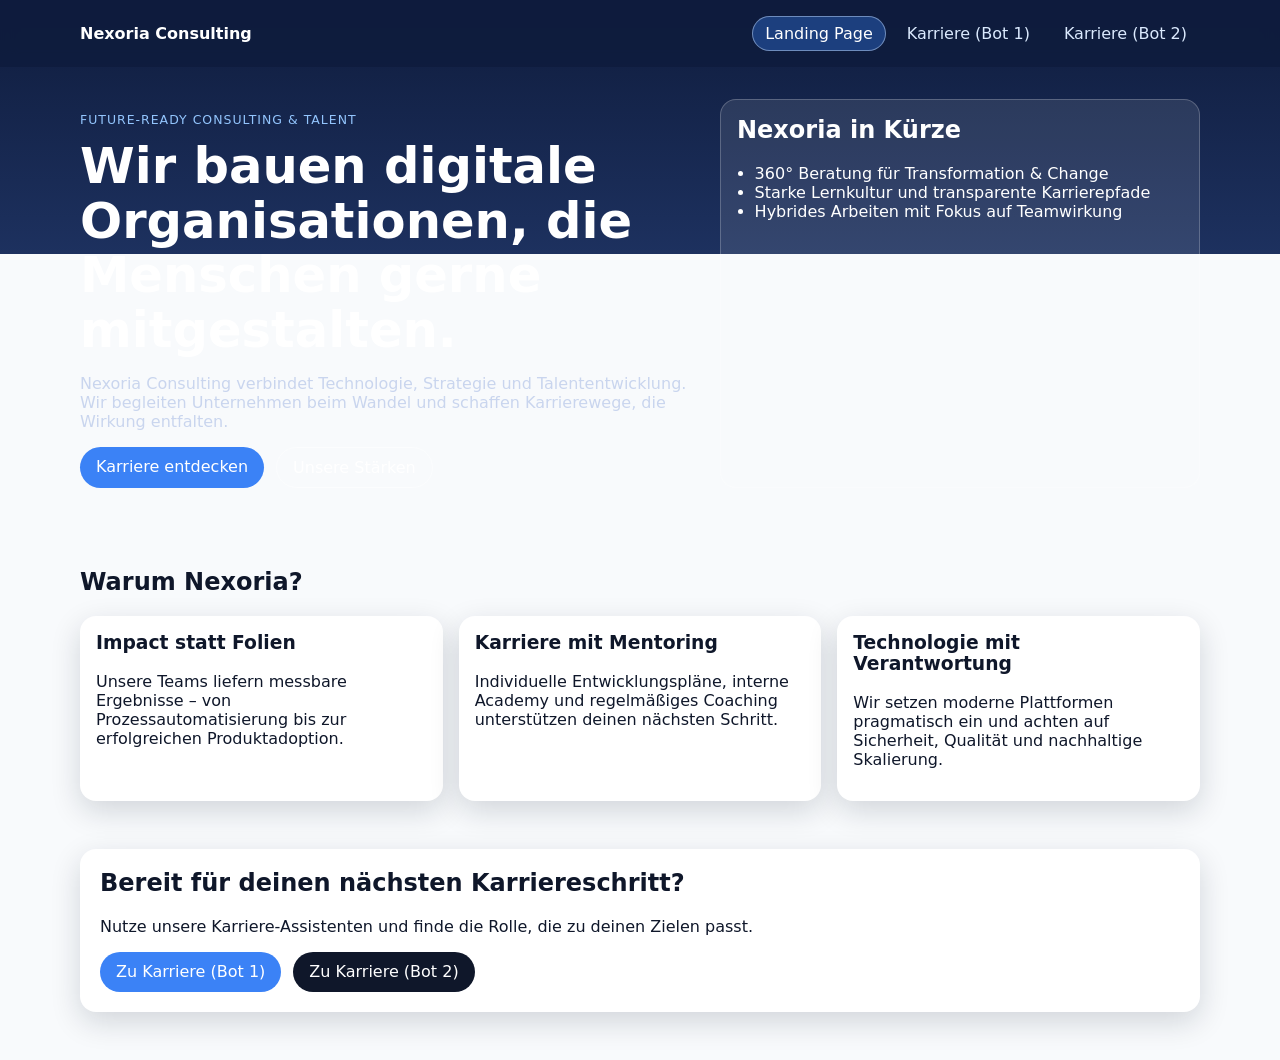
==== commit a6c15e0d: "feat: add multi-page company site with bot1 iframe and bot2 sdk-ui placeholder" ====
--- a/index.html
+++ b/index.html
@@ -3,18 +3,22 @@
   <head>
     <meta charset="UTF-8" />
     <meta name="viewport" content="width=device-width, initial-scale=1.0" />
-    <title>Career Copilot – Karriere mit KI-Unterstützung</title>
+    <title>Nexoria Consulting – Startseite</title>
     <meta
       name="description"
-      content="Career Copilot hilft bei Karriereplanung, Bewerbungsstrategie und Interviewvorbereitung – modern, responsiv und integrationsbereit."
+      content="Nexoria Consulting unterstützt Unternehmen bei digitaler Transformation und beim Aufbau zukunftsfähiger Teams."
     />
     <link rel="stylesheet" href="src/styles/main.css" />
   </head>
-  <body>
+  <body data-page="home">
     <header class="site-header">
-      <div class="container">
-        <a href="#" class="brand" aria-label="Career Copilot Startseite">Career Copilot</a>
-        <a class="btn btn-ghost" href="#chat-panel">KI-Assistent öffnen</a>
+      <div class="container nav-wrap">
+        <a href="index.html" class="brand" aria-label="Nexoria Consulting Startseite">Nexoria Consulting</a>
+        <nav aria-label="Hauptnavigation" class="top-nav">
+          <a href="index.html" data-nav="home">Landing Page</a>
+          <a href="career-bot1.html" data-nav="bot1">Karriere (Bot 1)</a>
+          <a href="career-bot2.html" data-nav="bot2">Karriere (Bot 2)</a>
+        </nav>
       </div>
     </header>
 
@@ -22,78 +26,62 @@
       <section class="hero">
         <div class="container hero-grid">
           <div>
-            <p class="eyebrow">Karriereplattform mit KI-Begleitung</p>
-            <h1>Dein nächster Karriereschritt, klar geplant.</h1>
+            <p class="eyebrow">Future-ready Consulting & Talent</p>
+            <h1>Wir bauen digitale Organisationen, die Menschen gerne mitgestalten.</h1>
             <p class="lead">
-              Von der Standortbestimmung bis zum Interview: Career Copilot liefert dir personalisierte
-              Guidance und bereitet die Integration echter Copilot-Backends vor.
+              Nexoria Consulting verbindet Technologie, Strategie und Talententwicklung. Wir begleiten Unternehmen beim Wandel
+              und schaffen Karrierewege, die Wirkung entfalten.
             </p>
             <div class="hero-actions">
-              <a class="btn" href="#chat-panel">Mit Copilot starten</a>
-              <a class="btn btn-ghost" href="#steps">So funktioniert’s</a>
+              <a class="btn" href="career-bot1.html">Karriere entdecken</a>
+              <a class="btn btn-ghost" href="#value-props">Unsere Stärken</a>
             </div>
           </div>
-          <aside class="hero-card" aria-label="Vorteile auf einen Blick">
-            <h2>Was du bekommst</h2>
+          <aside class="hero-card" aria-label="Nexoria auf einen Blick">
+            <h2>Nexoria in Kürze</h2>
             <ul>
-              <li>Klare Karriere-Roadmap</li>
-              <li>Rollen- und Skill-Matching</li>
-              <li>Bewerbungs- & Interview-Coaching</li>
-              <li>Nahtlose Copilot-Integration</li>
+              <li>360° Beratung für Transformation & Change</li>
+              <li>Starke Lernkultur und transparente Karrierepfade</li>
+              <li>Hybrides Arbeiten mit Fokus auf Teamwirkung</li>
             </ul>
           </aside>
         </div>
       </section>
 
-      <section class="section" id="steps">
+      <section class="section" id="value-props">
         <div class="container">
-          <h2>In 3 Schritten zu mehr Karriereklarheit</h2>
-          <div class="card-grid">
+          <h2>Warum Nexoria?</h2>
+          <div class="card-grid card-grid-3">
             <article class="card">
-              <h3>1. Standort erfassen</h3>
-              <p>Fähigkeiten, Erfahrung und Ziele strukturiert aufnehmen.</p>
+              <h3>Impact statt Folien</h3>
+              <p>Unsere Teams liefern messbare Ergebnisse – von Prozessautomatisierung bis zur erfolgreichen Produktadoption.</p>
             </article>
             <article class="card">
-              <h3>2. Zielbild schärfen</h3>
-              <p>Passende Rollen, Lernpfade und Prioritäten ableiten.</p>
+              <h3>Karriere mit Mentoring</h3>
+              <p>Individuelle Entwicklungspläne, interne Academy und regelmäßiges Coaching unterstützen deinen nächsten Schritt.</p>
             </article>
             <article class="card">
-              <h3>3. Umsetzen</h3>
-              <p>CV, Anschreiben, Interviewfragen und nächste Schritte planen.</p>
+              <h3>Technologie mit Verantwortung</h3>
+              <p>Wir setzen moderne Plattformen pragmatisch ein und achten auf Sicherheit, Qualität und nachhaltige Skalierung.</p>
             </article>
+          </div>
+        </div>
+      </section>
+
+      <section class="section section-cta">
+        <div class="container">
+          <div class="cta-box">
+            <h2>Bereit für deinen nächsten Karriereschritt?</h2>
+            <p>Nutze unsere Karriere-Assistenten und finde die Rolle, die zu deinen Zielen passt.</p>
+            <div class="hero-actions">
+              <a class="btn" href="career-bot1.html">Zu Karriere (Bot 1)</a>
+              <a class="btn btn-alt" href="career-bot2.html">Zu Karriere (Bot 2)</a>
+            </div>
           </div>
         </div>
       </section>
     </main>
 
-    <button
-      id="chat-fab"
-      class="chat-fab"
-      type="button"
-      aria-label="Career Copilot Chat öffnen"
-      aria-expanded="false"
-      aria-controls="chat-panel"
-    >
-      <svg class="chat-fab__icon" viewBox="0 0 24 24" aria-hidden="true">
-        <path d="M4 4h16a2 2 0 0 1 2 2v9a2 2 0 0 1-2 2h-6.2l-3.8 3.8c-.6.6-1.6.2-1.6-.7V17H4a2 2 0 0 1-2-2V6a2 2 0 0 1 2-2Zm2 4a1 1 0 1 0 0 2h12a1 1 0 1 0 0-2H6Zm0 4a1 1 0 1 0 0 2h8a1 1 0 1 0 0-2H6Z"/>
-      </svg>
-    </button>
-
-    <section
-      id="chat-panel"
-      class="chat-panel"
-      role="dialog"
-      aria-modal="false"
-      aria-label="Career Copilot Chat"
-      hidden
-    >
-      <div id="embed-container" class="embed-container">
-        <p>Kein Embed konfiguriert. Hinterlege eine iFrame-URL in <code>src/js/config.js</code>.</p>
-      </div>
-    </section>
-
-    <script src="src/js/config.js"></script>
-    <script src="src/js/chat-service.js"></script>
-    <script src="src/js/app.js"></script>
+    <script src="src/js/common.js"></script>
   </body>
-</html>
+</html>
--- a/src/styles/main.css
+++ b/src/styles/main.css
@@ -1,13 +1,15 @@
 :root {
-  --bg: #0b1020;
-  --bg-soft: #111936;
-  --surface: #fff;
+  --bg-dark: #0f1c3d;
+  --bg-mid: #1d315f;
+  --surface: #ffffff;
+  --surface-soft: #f4f7fb;
   --text: #0f172a;
-  --text-light: #cbd5e1;
+  --text-light: #c9d5ee;
   --brand: #3b82f6;
   --brand-strong: #1d4ed8;
-  --border: #dbe3f1;
-  --shadow: 0 14px 30px rgba(15, 23, 42, 0.2);
+  --brand-soft: #dbeafe;
+  --border: #d9e2f0;
+  --shadow: 0 10px 30px rgba(15, 23, 42, 0.16);
 }
 
 * {
@@ -18,31 +20,60 @@
   margin: 0;
   font-family: Inter, system-ui, -apple-system, Segoe UI, Roboto, sans-serif;
   color: var(--text);
-  background: linear-gradient(180deg, var(--bg) 0%, #182646 35%, #f8fafc 36%);
+  background: linear-gradient(180deg, var(--bg-dark) 0%, var(--bg-mid) 24%, #f8fafc 24%);
 }
 
 .container {
-  width: min(1100px, 92%);
+  width: min(1120px, 92%);
   margin: 0 auto;
 }
 
 .site-header {
   padding: 1rem 0;
-}
-
-.site-header .container {
+  position: sticky;
+  top: 0;
+  z-index: 20;
+  backdrop-filter: blur(8px);
+  background: rgba(15, 28, 61, 0.84);
+}
+
+.nav-wrap {
   display: flex;
+  gap: 1rem;
+  align-items: center;
   justify-content: space-between;
-  align-items: center;
 }
 
 .brand {
   color: #fff;
   font-weight: 700;
   text-decoration: none;
-}
-
-.hero {
+  white-space: nowrap;
+}
+
+.top-nav {
+  display: flex;
+  gap: 0.5rem;
+  flex-wrap: wrap;
+  justify-content: flex-end;
+}
+
+.top-nav a {
+  color: #dbeafe;
+  text-decoration: none;
+  padding: 0.45rem 0.75rem;
+  border-radius: 999px;
+  border: 1px solid transparent;
+}
+
+.top-nav a.is-active {
+  color: #fff;
+  background: rgba(59, 130, 246, 0.35);
+  border-color: rgba(191, 219, 254, 0.5);
+}
+
+.hero,
+.page-hero {
   color: #fff;
   padding: 2rem 0 3rem;
 }
@@ -60,30 +91,41 @@
 }
 
 h1 {
-  font-size: clamp(1.9rem, 5vw, 3.2rem);
+  font-size: clamp(1.9rem, 5vw, 3.1rem);
   line-height: 1.1;
   margin: 0.5rem 0;
 }
 
+h2,
+h3 {
+  margin-top: 0;
+}
+
 .lead {
   color: var(--text-light);
-  max-width: 58ch;
+  max-width: 62ch;
 }
 
 .hero-card {
   background: rgba(255, 255, 255, 0.1);
-  border: 1px solid rgba(255, 255, 255, 0.2);
+  border: 1px solid rgba(255, 255, 255, 0.22);
   border-radius: 1rem;
   padding: 1rem;
 }
 
-.hero-card ul {
-  padding-left: 1rem;
+.hero-card ul,
+.card ul,
+.card ol {
   margin-bottom: 0;
+  padding-left: 1.1rem;
 }
 
 .section {
-  padding: 2rem 0 4rem;
+  padding: 2rem 0 3rem;
+}
+
+.section-cta {
+  padding-top: 0;
 }
 
 .card-grid {
@@ -96,6 +138,19 @@
   border-radius: 1rem;
   padding: 1rem;
   box-shadow: var(--shadow);
+}
+
+.cta-box {
+  background: var(--surface);
+  border-radius: 1rem;
+  padding: 1.25rem;
+  box-shadow: var(--shadow);
+}
+
+.hero-actions {
+  display: flex;
+  flex-wrap: wrap;
+  gap: 0.75rem;
 }
 
 .btn {
@@ -116,13 +171,11 @@
 .btn-ghost {
   background: transparent;
   color: #fff;
-  border: 1px solid rgba(255, 255, 255, 0.4);
-}
-
-.hero-actions {
-  display: flex;
-  flex-wrap: wrap;
-  gap: 0.75rem;
+  border: 1px solid rgba(255, 255, 255, 0.45);
+}
+
+.btn-alt {
+  background: #0f172a;
 }
 
 .chat-fab {
@@ -162,42 +215,48 @@
   z-index: 50;
 }
 
-.chat-panel__controls {
-  display: flex;
-  align-items: center;
-  gap: 0.4rem;
-}
-
-#integration-mode,
-#chat-input {
+.embed-container {
+  width: 100%;
+  height: 100%;
+  background: #fff;
+  padding: 0.75rem;
+}
+
+.embed-container iframe {
+  width: 100%;
+  height: 100%;
+  border: none;
+  background: #fff;
+}
+
+.section-chat-placeholder {
+  padding-top: 0;
+}
+
+.chat-shell {
+  background: var(--surface);
   border: 1px solid var(--border);
-  border-radius: 0.65rem;
-  padding: 0.55rem;
-  width: 100%;
-}
-
-.icon-btn {
-  border: none;
-  background: rgba(255, 255, 255, 0.18);
-  color: #fff;
-  border-radius: 0.45rem;
-  width: 2rem;
-  height: 2rem;
-  cursor: pointer;
-}
-
-.chat-status {
-  margin: 0;
-  font-size: 0.8rem;
+  border-radius: 1rem;
+  overflow: hidden;
+  box-shadow: var(--shadow);
+}
+
+.chat-shell__header {
+  background: var(--surface-soft);
+  border-bottom: 1px solid var(--border);
+  padding: 1rem;
+}
+
+.chat-shell__header p {
+  margin: 0.4rem 0 0;
   color: #475569;
-  background: #f8fafc;
-  padding: 0.5rem 0.75rem;
-  border-bottom: 1px solid var(--border);
-}
-
-.chat-messages {
-  padding: 0.75rem;
+}
+
+.chat-shell__messages {
+  min-height: 240px;
+  max-height: 360px;
   overflow-y: auto;
+  padding: 0.85rem;
   background: #fcfdff;
 }
 
@@ -210,33 +269,26 @@
 
 .msg.user {
   margin-left: auto;
-  background: #dbeafe;
+  background: var(--brand-soft);
 }
 
 .msg.bot {
   background: #e2e8f0;
 }
 
-.chat-form {
+.chat-shell__form {
   display: grid;
   grid-template-columns: 1fr auto;
   gap: 0.5rem;
   padding: 0.75rem;
   border-top: 1px solid var(--border);
-  background: #fff;
-}
-
-.embed-container {
+}
+
+#bot2-input {
+  border: 1px solid var(--border);
+  border-radius: 0.65rem;
+  padding: 0.55rem;
   width: 100%;
-  height: 100%;
-  background: #fff;
-}
-
-.embed-container iframe {
-  width: 100%;
-  height: 100%;
-  border: none;
-  background: #fff;
 }
 
 .sr-only {
@@ -251,18 +303,26 @@
   border: 0;
 }
 
-@media (min-width: 840px) {
-  .hero-grid,
-  .card-grid {
+@media (min-width: 860px) {
+  .hero-grid {
     grid-template-columns: 1.3fr 1fr;
   }
 
-  .card-grid {
+  .card-grid-3 {
     grid-template-columns: repeat(3, 1fr);
   }
-}
-
-@media (max-width: 560px) {
+
+  .card-grid-2 {
+    grid-template-columns: repeat(2, 1fr);
+  }
+}
+
+@media (max-width: 640px) {
+  .nav-wrap {
+    flex-direction: column;
+    align-items: flex-start;
+  }
+
   .chat-panel {
     right: 0.5rem;
     left: 0.5rem;
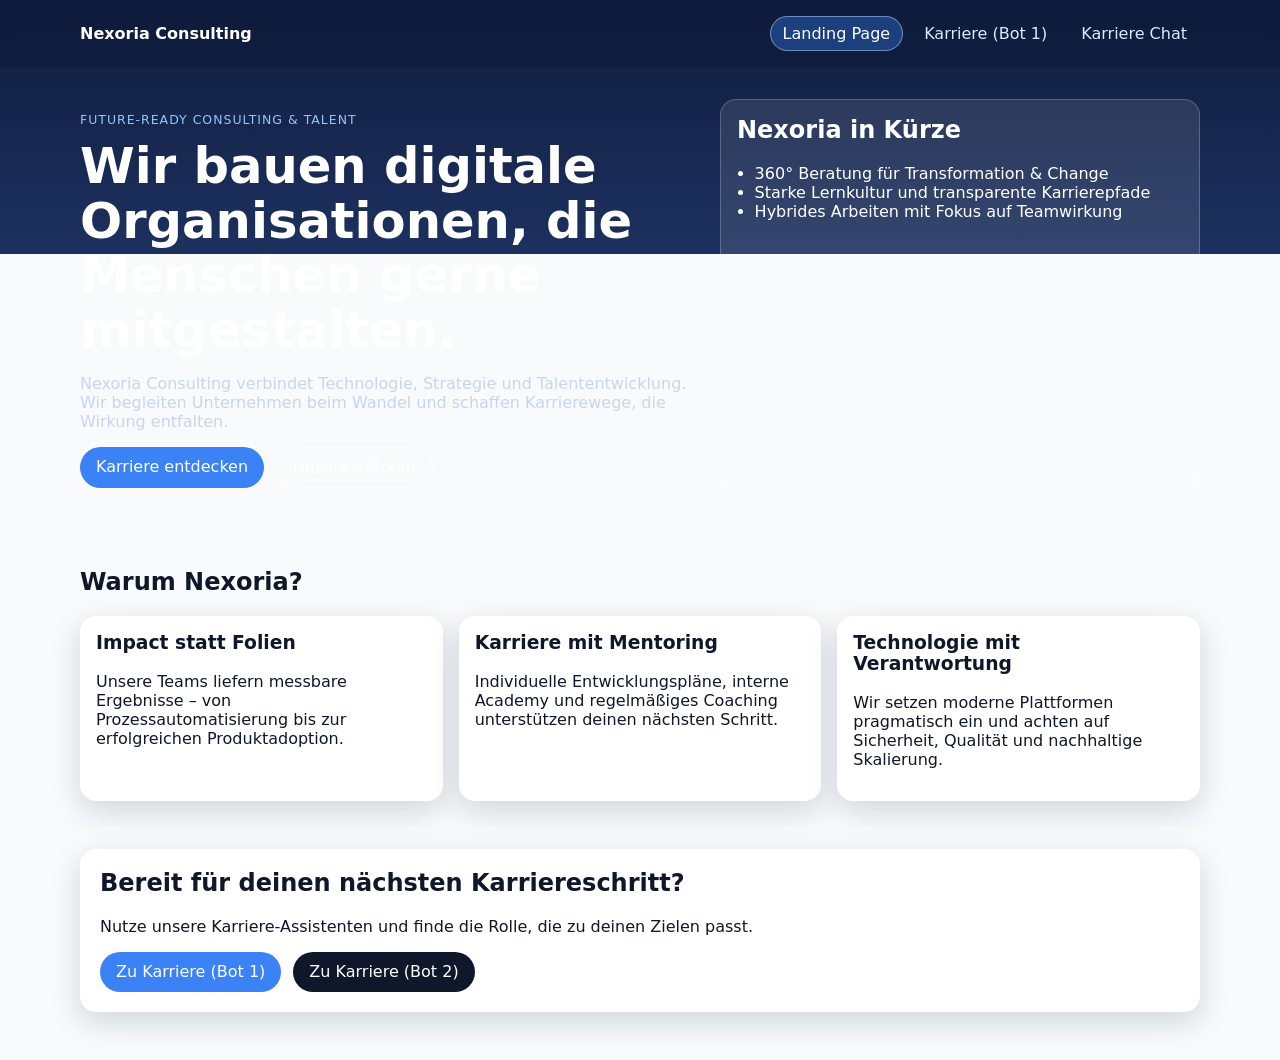
==== commit a6b2fb44: "Redesign career chat to centered interface with prompt chips" ====
--- a/index.html
+++ b/index.html
@@ -17,7 +17,7 @@
         <nav aria-label="Hauptnavigation" class="top-nav">
           <a href="index.html" data-nav="home">Landing Page</a>
           <a href="career-bot1.html" data-nav="bot1">Karriere (Bot 1)</a>
-          <a href="career-bot2.html" data-nav="bot2">Karriere (Bot 2)</a>
+          <a href="career-bot2.html" data-nav="bot2">Karriere Chat</a>
         </nav>
       </div>
     </header>
--- a/src/styles/main.css
+++ b/src/styles/main.css
@@ -219,18 +219,23 @@
   width: 100%;
   height: 100%;
   background: #fff;
-  padding: 0.75rem;
 }
 
 .embed-container iframe {
   width: 100%;
   height: 100%;
   border: none;
+  display: block;
   background: #fff;
 }
 
-.section-chat-placeholder {
-  padding-top: 0;
+.embed-fallback {
+  margin: 0;
+  padding: 0.9rem;
+}
+
+.chat-panel--bot2 .chat-shell {
+  height: 100%;
 }
 
 .chat-shell {
@@ -239,6 +244,9 @@
   border-radius: 1rem;
   overflow: hidden;
   box-shadow: var(--shadow);
+  display: grid;
+  grid-template-rows: auto 1fr;
+  height: 100%;
 }
 
 .chat-shell__header {
@@ -247,14 +255,22 @@
   padding: 1rem;
 }
 
+.chat-shell__header--compact {
+  padding: 0.65rem 0.85rem;
+}
+
+.chat-shell__header--compact h2 {
+  margin: 0;
+  font-size: 0.95rem;
+}
+
 .chat-shell__header p {
   margin: 0.4rem 0 0;
   color: #475569;
 }
 
 .chat-shell__messages {
-  min-height: 240px;
-  max-height: 360px;
+  min-height: 200px;
   overflow-y: auto;
   padding: 0.85rem;
   background: #fcfdff;
@@ -276,19 +292,106 @@
   background: #e2e8f0;
 }
 
-.chat-shell__form {
+.bot2-webchat {
+  min-height: 200px;
+  height: 100%;
+  background: #fcfdff;
+}
+
+.page-hero--chat {
+  padding-bottom: 1.2rem;
+}
+
+.chat-hero-copy {
+  text-align: center;
+}
+
+.chat-hero-copy .lead {
+  margin: 0 auto;
+}
+
+.section-chat-center {
+  padding-top: 0.75rem;
+}
+
+.career-chat {
+  width: min(920px, 100%);
+  min-height: 72vh;
+  margin: 0 auto;
+  background: var(--surface);
+  border: 1px solid var(--border);
+  border-radius: 1rem;
+  box-shadow: var(--shadow);
   display: grid;
-  grid-template-columns: 1fr auto;
-  gap: 0.5rem;
-  padding: 0.75rem;
-  border-top: 1px solid var(--border);
-}
-
-#bot2-input {
-  border: 1px solid var(--border);
-  border-radius: 0.65rem;
-  padding: 0.55rem;
-  width: 100%;
+  grid-template-rows: auto auto auto 1fr;
+  overflow: hidden;
+}
+
+.career-chat__header {
+  display: flex;
+  justify-content: space-between;
+  gap: 0.75rem;
+  align-items: flex-start;
+  padding: 1rem;
+  border-bottom: 1px solid var(--border);
+  background: var(--surface-soft);
+}
+
+.career-chat__header h2 {
+  margin-bottom: 0.35rem;
+}
+
+.career-chat__header p {
+  margin: 0;
+  color: #475569;
+}
+
+.career-chat__status {
+  display: inline-flex;
+  align-items: center;
+  padding: 0.2rem 0.6rem;
+  border-radius: 999px;
+  font-size: 0.82rem;
+  font-weight: 600;
+  background: #e2e8f0;
+  color: #334155;
+}
+
+.career-chat__status[data-mode="ok"] {
+  background: #dcfce7;
+  color: #166534;
+}
+
+.career-chat__status[data-mode="error"] {
+  background: #fee2e2;
+  color: #991b1b;
+}
+
+.career-chat__prompts {
+  display: flex;
+  flex-wrap: wrap;
+  gap: 0.55rem;
+  padding: 0.85rem 1rem;
+  border-bottom: 1px solid var(--border);
+  background: #fff;
+}
+
+.prompt-chip {
+  border: 1px solid #bfdbfe;
+  background: #eff6ff;
+  color: #1d4ed8;
+  border-radius: 999px;
+  padding: 0.45rem 0.72rem;
+  cursor: pointer;
+  font-size: 0.86rem;
+}
+
+.prompt-chip:hover {
+  background: #dbeafe;
+}
+
+.bot2-webchat--center {
+  min-height: 420px;
 }
 
 .sr-only {
@@ -330,4 +433,14 @@
     bottom: 4.5rem;
     height: 82vh;
   }
-}
+
+  .career-chat {
+    min-height: 78vh;
+    grid-template-rows: auto auto auto 1fr;
+  }
+
+  .career-chat__header {
+    flex-direction: column;
+    align-items: flex-start;
+  }
+}
